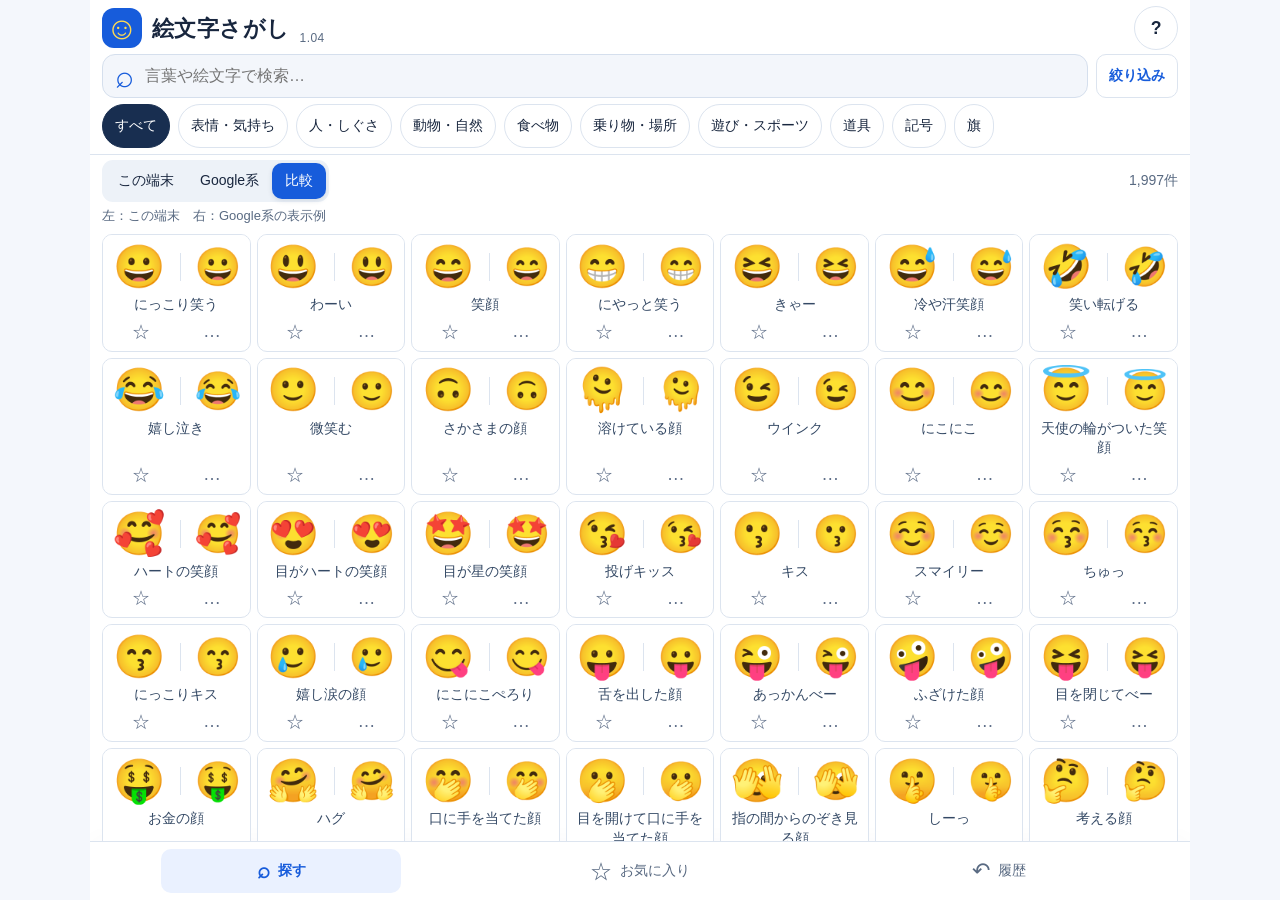
==== index.html @ 703aafff "Add files via upload" ====
<!doctype html>
<html lang="ja"><head><meta charset="utf-8"><meta name="viewport" content="width=device-width,initial-scale=1,viewport-fit=cover"><meta name="theme-color" content="#175cdb"><meta name="description" content="言葉・分類・見た目から絵文字を探し、Google系の絵柄と比較してコピー。"><meta name="apple-mobile-web-app-capable" content="yes"><title>絵文字さがし</title><link rel="manifest" href="./manifest.webmanifest"><link rel="apple-touch-icon" href="./icon-192.png"><link rel="icon" type="image/svg+xml" href="data:image/svg+xml,%3Csvg xmlns='http://www.w3.org/2000/svg' viewBox='0 0 64 64'%3E%3Crect width='64' height='64' rx='16' fill='%23175cdb'/%3E%3Ccircle cx='29' cy='28' r='18' fill='%23ffda52'/%3E%3Cpath d='M42 42l12 12M20 32q9 10 18 0' fill='none' stroke='%23132343' stroke-width='5' stroke-linecap='round'/%3E%3Cpath d='M22 23h1m12 0h1' stroke='%23132343' stroke-width='5' stroke-linecap='round'/%3E%3C/svg%3E"><link rel="stylesheet" href="./style.css"><script defer src="./data.js"></script><script defer src="./app.js"></script></head>
<body><div id="app"><header><div class="topline"><h1><span class="brand" aria-hidden="true">☺</span>絵文字さがし <small>1.04</small></h1><button class="iconbtn" id="help" aria-label="使い方">?</button></div><div class="searchrow"><label class="search"><span aria-hidden="true">⌕</span><input id="query" type="search" placeholder="言葉や絵文字で検索…" autocomplete="off" aria-label="言葉や絵文字で検索"><button id="clear" aria-label="検索を消す" hidden>×</button></label><button id="filterToggle" class="filterbtn" aria-expanded="false">絞り込み</button></div><div id="filters" hidden><div class="filterline"><label>色<select id="color"><option value="">すべての色</option></select></label><label>形<select id="shape"><option value="">すべての形</option><option value="顔">顔</option><option value="ハート">ハート</option><option value="丸">丸</option><option value="四角">四角</option><option value="矢印">矢印</option><option value="星">星</option></select></label><button id="resetFilters">解除</button></div></div><nav id="categories" class="chips categories" aria-label="絵文字の分類"></nav></header>
<div class="toolbar"><div class="mode" role="group" aria-label="絵柄の表示"><button data-mode="native">この端末</button><button data-mode="google">Google系</button><button data-mode="compare">比較</button></div><span id="count" aria-live="polite"></span></div><div class="comparehint" id="comparehint">左：この端末　右：Google系の表示例</div><main id="scroll" tabindex="-1"><div id="grid" class="grid"></div><div id="empty" hidden></div><button id="more" hidden>続きを表示</button><footer>タップでコピー · ☆でお気に入り · …で関連候補</footer></main><nav class="bottom" aria-label="表示する一覧"><button data-tab="all">⌕ <span>探す</span></button><button data-tab="favorites">☆ <span>お気に入り</span></button><button data-tab="history">↶ <span>履歴</span></button></nav></div>
<div id="toast" role="status" aria-live="polite"></div><dialog id="detail"><div class="dialoghead"><h2 id="detailTitle">絵文字</h2><button class="close" aria-label="閉じる">閉じる</button></div><div class="dialogbody" id="detailBody"></div></dialog><dialog id="helpDialog"><div class="dialoghead"><h2>使い方</h2><button class="close">閉じる</button></div><div class="dialogbody helptext"><p><b>絵文字をタップするとコピー。</b>送信先の入力欄に貼り付けてください。</p><p>名前のほか「ありがとう」「困った」「お祝い」などでも検索できます。複数の言葉はスペースで区切ると絞り込めます。</p><p>分類と色・形の条件は組み合わせ可能です。検索欄に絵文字そのものを貼り付けても探せます。</p><p>☆でお気に入り、…で関連候補とバリエーションを表示します。小さなバリエーションをタップすると上部に大きく表示されます。絵柄を確認して「コピー」を押してください。履歴・お気に入りはこのブラウザ内に保存されます。</p><p><b>比較の見方</b><br>左はこの端末の絵柄、右はGoogleのNoto Emojiです。iPhone・iPadでは通常、左側にAppleの絵文字が表示されます。Androidでもメーカー・OS・アプリにより表示が異なるため、相手側の見え方の目安としてお使いください。</p><p>コピーされるのは画像ではなく文字です。新しい絵文字は相手の端末では表示できない場合があります。</p><p><b>ホーム画面への追加</b><br>iPhone・iPad：Safariの共有メニューから「ホーム画面に追加」。通常のHTTPSサイトで利用してください。</p><p id="offlineStatus">オフラインの準備状況を確認中…</p><p>Unicode Emoji 16.0の完全修飾絵文字を収録。肌の色などは代表項目にまとめています。日本語の連想語・色・形による分類は初版のため、今後調整できます。</p><p><a href="./licenses.html" target="_blank" rel="noopener">データ・画像の出典とライセンス</a></p></div></dialog><dialog id="manualDialog"><div class="dialoghead"><h2>手動でコピー</h2><button class="close">閉じる</button></div><div class="dialogbody"><p>この環境では自動コピーが許可されませんでした。下の文字を長押ししてコピーしてください。</p><textarea id="manualText" readonly aria-label="コピーする絵文字"></textarea></div></dialog></body></html>
---- style.css ----
:root{font-family:-apple-system,BlinkMacSystemFont,"Segoe UI","Noto Sans JP",sans-serif;color:#18263e;background:#f4f7fc;font-size:16px;--blue:#175cdb;--line:#dce4ef;--muted:#596a82}*{box-sizing:border-box}body{margin:0}button,input,select,textarea{font:inherit}button{cursor:pointer;color:inherit;touch-action:manipulation}button:focus-visible,input:focus-visible,select:focus-visible,a:focus-visible{outline:3px solid #e49a00;outline-offset:2px}button{border:1px solid var(--line);background:white;border-radius:10px;min-height:44px}button:active{background:#e6efff;transform:scale(.97)}[hidden]{display:none!important}#app{height:100vh;height:100dvh;max-width:1100px;margin:auto;display:flex;flex-direction:column;background:#fff;overflow:hidden}header{padding:calc(12px + env(safe-area-inset-top)) 20px 0;flex:none}.topline{display:flex;align-items:center;justify-content:space-between;margin-bottom:16px}h1{font-size:1.35rem;letter-spacing:.02em;margin:0;display:flex;align-items:center;gap:10px}h1 small{font-size:.75rem;font-weight:500;color:var(--muted);align-self:end;margin-bottom:3px}.brand{display:grid;place-items:center;background:var(--blue);color:#ffda52;border-radius:12px;width:40px;height:40px;font-size:2rem;line-height:1}.iconbtn{width:44px;font-weight:700;border-radius:50%;font-size:1.1rem}.searchrow{display:flex;gap:8px}.search{display:flex;align-items:center;flex:1;min-width:0;background:#f3f6fb;border:1px solid #d5dfed;border-radius:13px;height:52px;padding:0 12px;gap:9px}.search>span{font-size:2rem;color:var(--blue)}input{min-width:0;width:100%;border:0;outline:0;background:transparent;font-size:1rem;color:inherit}input::-webkit-search-cancel-button{display:none}.search button{border:0;background:transparent;min-width:32px;font-size:1.4rem}.filterbtn{padding:0 12px;color:var(--blue);font-size:.875rem;font-weight:650}.chips{display:flex;gap:8px;overflow:auto;scrollbar-width:none}.chips::-webkit-scrollbar{display:none}.chips button{white-space:nowrap;flex-shrink:0}.categories{padding:5px 0 12px}.categories button{padding:6px 14px;border-radius:22px;font-size:.875rem}.categories button.active{background:#182e50;color:white;border-color:#182e50}.filterline{display:flex;gap:8px;align-items:end;padding:5px 0 12px}.filterline label{font-size:.875rem;display:flex;flex-direction:column;gap:5px;flex:1}.filterline select{background:white;border:1px solid var(--line);border-radius:8px;height:42px;width:100%;padding:0 8px}.filterline>button{font-size:.875rem;padding:0 12px}.toolbar{padding:12px 20px;display:flex;align-items:center;justify-content:space-between;border-top:1px solid var(--line);gap:8px}.mode{display:flex;background:#edf2f8;padding:3px;border-radius:11px}.mode button{border:0;background:transparent;min-height:36px;font-size:.875rem;padding:5px 13px;white-space:nowrap}.mode button.active{background:var(--blue);color:white;box-shadow:0 2px 5px #15396020}#count{font-size:.875rem;color:var(--muted);white-space:nowrap}.comparehint{font-size:.8125rem;color:var(--muted);padding:0 20px 10px}main{flex:1;overflow-y:auto;min-height:0;padding:0 20px 16px;overscroll-behavior-y:contain;-webkit-overflow-scrolling:touch}.grid{display:grid;grid-template-columns:repeat(auto-fill,minmax(122px,1fr));gap:10px}.card{border:1px solid var(--line);border-radius:14px;overflow:hidden;background:white;position:relative}.copy{width:100%;border:0;border-radius:0;padding:13px 4px 5px;display:flex;align-items:center;flex-direction:column;gap:8px}.visuals{display:flex;align-items:center;justify-content:center;gap:9px;height:47px;width:100%}.emoji{font-family:"Apple Color Emoji","Segoe UI Emoji","Noto Color Emoji",sans-serif;font-size:38px;line-height:1.2}.visuals img{width:40px;height:40px;object-fit:contain}.visuals .divider{width:1px;height:28px;background:var(--line)}.label{font-size:.8125rem;line-height:1.4;height:2.8em;display:-webkit-box;-webkit-line-clamp:2;-webkit-box-orient:vertical;overflow:hidden;padding:0 6px;word-break:break-word;color:#344965}.cardtools{display:flex;padding:0 6px 3px;justify-content:space-between}.cardtools button{border:0;background:transparent;min-height:36px;min-width:40px;color:#60708a;font-size:1.125rem}.cardtools button.favorited{color:#926000}.badge{font-size:.75rem;font-weight:600}.bottom{padding:7px 12px calc(7px + env(safe-area-inset-bottom));display:flex;justify-content:space-around;background:#fff;border-top:1px solid var(--line);flex:none;box-shadow:0 -5px 20px #283d5505}.bottom button{border:0;min-height:44px;font-size:1.35rem;flex:1;max-width:240px;display:flex;gap:8px;align-items:center;justify-content:center;color:var(--muted)}.bottom button span{font-size:.875rem}.bottom button.active{background:#eaf1ff;color:var(--blue);font-weight:650}#empty{padding:48px 16px;text-align:center;color:var(--muted);line-height:1.8}#empty button{margin:16px auto;padding:7px 18px;display:block}#more{display:block;margin:20px auto;padding:10px 30px;color:var(--blue)}footer{padding:24px 0 8px;text-align:center;color:var(--muted);font-size:.8125rem}#toast{position:fixed;bottom:calc(86px + env(safe-area-inset-bottom));left:50%;transform:translate(-50%,15px);opacity:0;pointer-events:none;background:#172d4c;color:white;border-radius:30px;padding:12px 24px;box-shadow:0 6px 28px #09234b30;z-index:10;transition:.16s;max-width:95vw;white-space:nowrap;font-size:1rem}#toast.show{opacity:1;transform:translate(-50%,0)}dialog{padding:0;border:1px solid var(--line);border-radius:20px;width:min(620px,calc(100% - 24px));max-height:85vh;max-height:85dvh;box-shadow:0 20px 80px #122b5740;color:inherit}dialog[open]{display:flex;flex-direction:column}dialog::backdrop{background:#0a1f4160;backdrop-filter:blur(3px)}.dialoghead{display:flex;align-items:center;justify-content:space-between;gap:10px;padding:14px 18px;border-bottom:1px solid var(--line);flex-shrink:0}.dialoghead h2{font-size:1.1rem;margin:0}.close{padding:0 14px;color:var(--blue);flex:none}.dialogbody{padding:18px;overflow-y:auto;overscroll-behavior:contain}.helptext{line-height:1.8}.helptext p:first-child{margin-top:0}.helptext a{color:var(--blue)}.detailcompare{display:flex;justify-content:center;gap:40px;text-align:center}.detailcompare .emoji{font-size:70px;display:block}.detailcompare img{width:76px;height:76px}.detailcompare small{display:block;font-size:.875rem;color:var(--muted);margin-top:6px}.primary{background:var(--blue);color:white;border:0;padding:10px 20px;width:100%;margin:16px 0 6px}.detailactions{display:flex;gap:8px}.detailactions button{flex:1;font-size:.875rem}.subheading{font-size:1rem;margin:24px 0 12px}.variants{display:flex;flex-wrap:wrap;gap:6px}.variants button{font-size:30px;width:58px;height:54px}#manualText{width:100%;font-size:48px;text-align:center;height:90px}.missing{font-size:.75rem;color:var(--muted)}@media(min-width:700px){header{padding-top:24px}.topline{margin-bottom:20px}.grid{grid-template-columns:repeat(auto-fill,minmax(140px,1fr))}main{padding-top:4px}.visuals{gap:15px;height:52px}.emoji{font-size:42px}.visuals img{width:44px;height:44px}.label{font-size:.875rem}.toolbar{padding-top:16px;padding-bottom:16px}}@media(max-width:380px){header{padding-left:12px;padding-right:12px}.toolbar{padding-left:12px;padding-right:12px}main{padding-left:12px;padding-right:12px}.grid{gap:7px;grid-template-columns:repeat(2,minmax(0,1fr))}.mode button{padding:5px 10px}.filterbtn{padding:0 9px}}@media(prefers-reduced-motion:reduce){*{transition:none!important;scroll-behavior:auto!important}}

.googleemoji{display:inline-block;flex:none;width:40px;height:40px;background-image:url("./google.webp");background-size:6200% 6200%;background-repeat:no-repeat}.googleemoji.large{width:76px;height:76px}@media(min-width:700px){.visuals .googleemoji{width:44px;height:44px}}

.toolbar{flex-wrap:wrap}#count{margin-left:auto}

.variants button[aria-pressed="true"]{border:2px solid var(--blue);background:#eaf1ff}

/* Compact search controls and result cards; preserve emoji sizes and detail panels. */
header{padding-top:calc(6px + env(safe-area-inset-top));padding-left:12px;padding-right:12px}
.topline{margin-bottom:4px}
.search{height:44px}
.categories{padding:6px 0}
.categories button{padding-left:12px;padding-right:12px}
.toolbar{padding:5px 12px}
.comparehint{padding:0 12px 5px}
main{padding-left:12px;padding-right:12px}
#grid{grid-template-columns:repeat(auto-fill,minmax(6.5rem,1fr));gap:6px}
#app[data-mode="compare"] #grid{grid-template-columns:repeat(auto-fill,minmax(9rem,1fr))}
#grid .card{display:flex;flex-direction:column;border-radius:10px;min-width:0}
#grid .copy{flex:1;padding:6px 2px 0;gap:2px}
#grid .label{height:auto;min-height:1.4em;max-height:2.8em;font-size:.875rem;padding:0 3px}
#grid .cardtools{padding:0 2px 2px;gap:0}
#grid .cardtools button{min-height:34px;min-width:0;flex:1;padding:0 2px}
@media(max-width:599px){
 #grid{grid-template-columns:repeat(3,minmax(0,1fr))}
 #app[data-mode="compare"] #grid{grid-template-columns:repeat(2,minmax(0,1fr))}
}
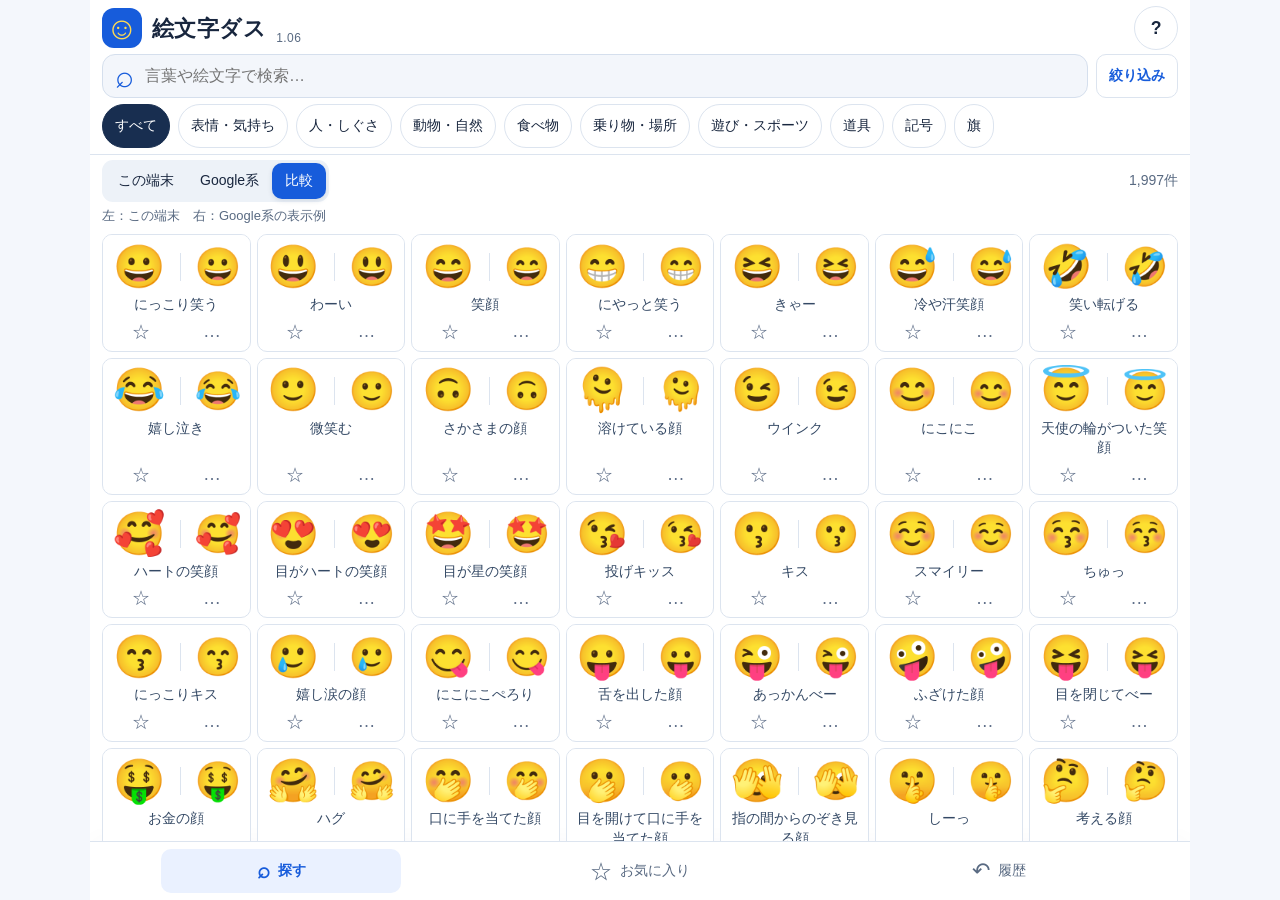
==== commit a469e6ca: "Add files via upload" ====
--- a/index.html
+++ b/index.html
@@ -1,5 +1,5 @@
 <!doctype html>
-<html lang="ja"><head><meta charset="utf-8"><meta name="viewport" content="width=device-width,initial-scale=1,viewport-fit=cover"><meta name="theme-color" content="#175cdb"><meta name="description" content="言葉・分類・見た目から絵文字を探し、Google系の絵柄と比較してコピー。"><meta name="apple-mobile-web-app-capable" content="yes"><title>絵文字さがし</title><link rel="manifest" href="./manifest.webmanifest"><link rel="apple-touch-icon" href="./icon-192.png"><link rel="icon" type="image/svg+xml" href="data:image/svg+xml,%3Csvg xmlns='http://www.w3.org/2000/svg' viewBox='0 0 64 64'%3E%3Crect width='64' height='64' rx='16' fill='%23175cdb'/%3E%3Ccircle cx='29' cy='28' r='18' fill='%23ffda52'/%3E%3Cpath d='M42 42l12 12M20 32q9 10 18 0' fill='none' stroke='%23132343' stroke-width='5' stroke-linecap='round'/%3E%3Cpath d='M22 23h1m12 0h1' stroke='%23132343' stroke-width='5' stroke-linecap='round'/%3E%3C/svg%3E"><link rel="stylesheet" href="./style.css"><script defer src="./data.js"></script><script defer src="./app.js"></script></head>
-<body><div id="app"><header><div class="topline"><h1><span class="brand" aria-hidden="true">☺</span>絵文字さがし <small>1.04</small></h1><button class="iconbtn" id="help" aria-label="使い方">?</button></div><div class="searchrow"><label class="search"><span aria-hidden="true">⌕</span><input id="query" type="search" placeholder="言葉や絵文字で検索…" autocomplete="off" aria-label="言葉や絵文字で検索"><button id="clear" aria-label="検索を消す" hidden>×</button></label><button id="filterToggle" class="filterbtn" aria-expanded="false">絞り込み</button></div><div id="filters" hidden><div class="filterline"><label>色<select id="color"><option value="">すべての色</option></select></label><label>形<select id="shape"><option value="">すべての形</option><option value="顔">顔</option><option value="ハート">ハート</option><option value="丸">丸</option><option value="四角">四角</option><option value="矢印">矢印</option><option value="星">星</option></select></label><button id="resetFilters">解除</button></div></div><nav id="categories" class="chips categories" aria-label="絵文字の分類"></nav></header>
+<html lang="ja"><head><meta charset="utf-8"><meta name="viewport" content="width=device-width,initial-scale=1,viewport-fit=cover"><meta name="theme-color" content="#175cdb"><meta name="description" content="言葉・分類・見た目から絵文字を探し、Google系の絵柄と比較してコピー。"><meta name="apple-mobile-web-app-capable" content="yes"><title>絵文字ダス</title><link rel="manifest" href="./manifest.webmanifest"><link rel="apple-touch-icon" href="./icon-192.png"><link rel="icon" type="image/svg+xml" href="data:image/svg+xml,%3Csvg xmlns='http://www.w3.org/2000/svg' viewBox='0 0 64 64'%3E%3Crect width='64' height='64' rx='16' fill='%23175cdb'/%3E%3Ccircle cx='29' cy='28' r='18' fill='%23ffda52'/%3E%3Cpath d='M42 42l12 12M20 32q9 10 18 0' fill='none' stroke='%23132343' stroke-width='5' stroke-linecap='round'/%3E%3Cpath d='M22 23h1m12 0h1' stroke='%23132343' stroke-width='5' stroke-linecap='round'/%3E%3C/svg%3E"><link rel="stylesheet" href="./style.css"><script defer src="./data.js"></script><script defer src="./app.js"></script></head>
+<body><div id="app"><header><div class="topline"><h1><span class="brand" aria-hidden="true">☺</span>絵文字ダス <small>1.06</small></h1><button class="iconbtn" id="help" aria-label="使い方">?</button></div><div class="searchrow"><label class="search"><span aria-hidden="true">⌕</span><input id="query" type="search" placeholder="言葉や絵文字で検索…" autocomplete="off" aria-label="言葉や絵文字で検索"><button id="clear" aria-label="検索を消す" hidden>×</button></label><button id="filterToggle" class="filterbtn" aria-expanded="false">絞り込み</button></div><div id="filters" hidden><div class="filterline"><label>色<select id="color"><option value="">すべての色</option></select></label><label>形<select id="shape"><option value="">すべての形</option><option value="顔">顔</option><option value="ハート">ハート</option><option value="丸">丸</option><option value="四角">四角</option><option value="矢印">矢印</option><option value="星">星</option></select></label><button id="resetFilters">解除</button></div></div><nav id="categories" class="chips categories" aria-label="絵文字の分類"></nav></header>
 <div class="toolbar"><div class="mode" role="group" aria-label="絵柄の表示"><button data-mode="native">この端末</button><button data-mode="google">Google系</button><button data-mode="compare">比較</button></div><span id="count" aria-live="polite"></span></div><div class="comparehint" id="comparehint">左：この端末　右：Google系の表示例</div><main id="scroll" tabindex="-1"><div id="grid" class="grid"></div><div id="empty" hidden></div><button id="more" hidden>続きを表示</button><footer>タップでコピー · ☆でお気に入り · …で関連候補</footer></main><nav class="bottom" aria-label="表示する一覧"><button data-tab="all">⌕ <span>探す</span></button><button data-tab="favorites">☆ <span>お気に入り</span></button><button data-tab="history">↶ <span>履歴</span></button></nav></div>
 <div id="toast" role="status" aria-live="polite"></div><dialog id="detail"><div class="dialoghead"><h2 id="detailTitle">絵文字</h2><button class="close" aria-label="閉じる">閉じる</button></div><div class="dialogbody" id="detailBody"></div></dialog><dialog id="helpDialog"><div class="dialoghead"><h2>使い方</h2><button class="close">閉じる</button></div><div class="dialogbody helptext"><p><b>絵文字をタップするとコピー。</b>送信先の入力欄に貼り付けてください。</p><p>名前のほか「ありがとう」「困った」「お祝い」などでも検索できます。複数の言葉はスペースで区切ると絞り込めます。</p><p>分類と色・形の条件は組み合わせ可能です。検索欄に絵文字そのものを貼り付けても探せます。</p><p>☆でお気に入り、…で関連候補とバリエーションを表示します。小さなバリエーションをタップすると上部に大きく表示されます。絵柄を確認して「コピー」を押してください。履歴・お気に入りはこのブラウザ内に保存されます。</p><p><b>比較の見方</b><br>左はこの端末の絵柄、右はGoogleのNoto Emojiです。iPhone・iPadでは通常、左側にAppleの絵文字が表示されます。Androidでもメーカー・OS・アプリにより表示が異なるため、相手側の見え方の目安としてお使いください。</p><p>コピーされるのは画像ではなく文字です。新しい絵文字は相手の端末では表示できない場合があります。</p><p><b>ホーム画面への追加</b><br>iPhone・iPad：Safariの共有メニューから「ホーム画面に追加」。通常のHTTPSサイトで利用してください。</p><p id="offlineStatus">オフラインの準備状況を確認中…</p><p>Unicode Emoji 16.0の完全修飾絵文字を収録。肌の色などは代表項目にまとめています。日本語の連想語・色・形による分類は初版のため、今後調整できます。</p><p><a href="./licenses.html" target="_blank" rel="noopener">データ・画像の出典とライセンス</a></p></div></dialog><dialog id="manualDialog"><div class="dialoghead"><h2>手動でコピー</h2><button class="close">閉じる</button></div><div class="dialogbody"><p>この環境では自動コピーが許可されませんでした。下の文字を長押ししてコピーしてください。</p><textarea id="manualText" readonly aria-label="コピーする絵文字"></textarea></div></dialog></body></html>
